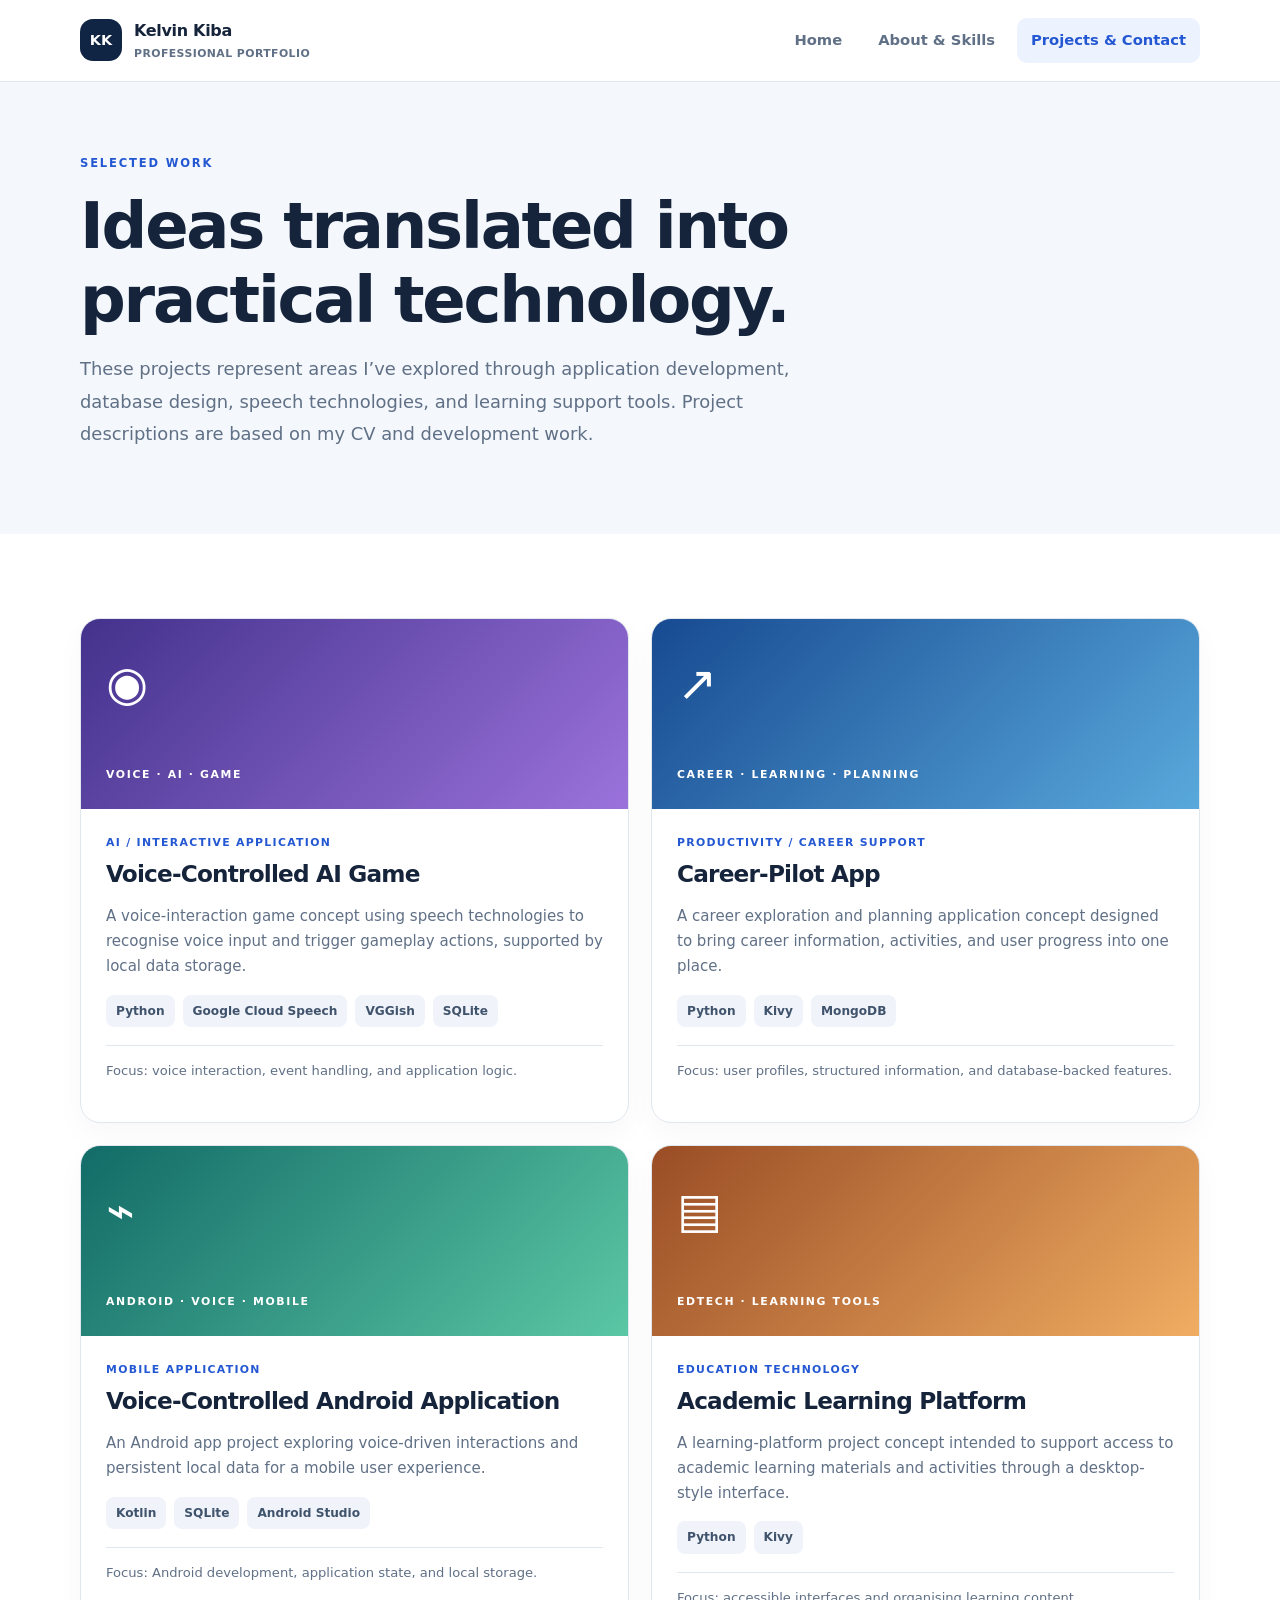
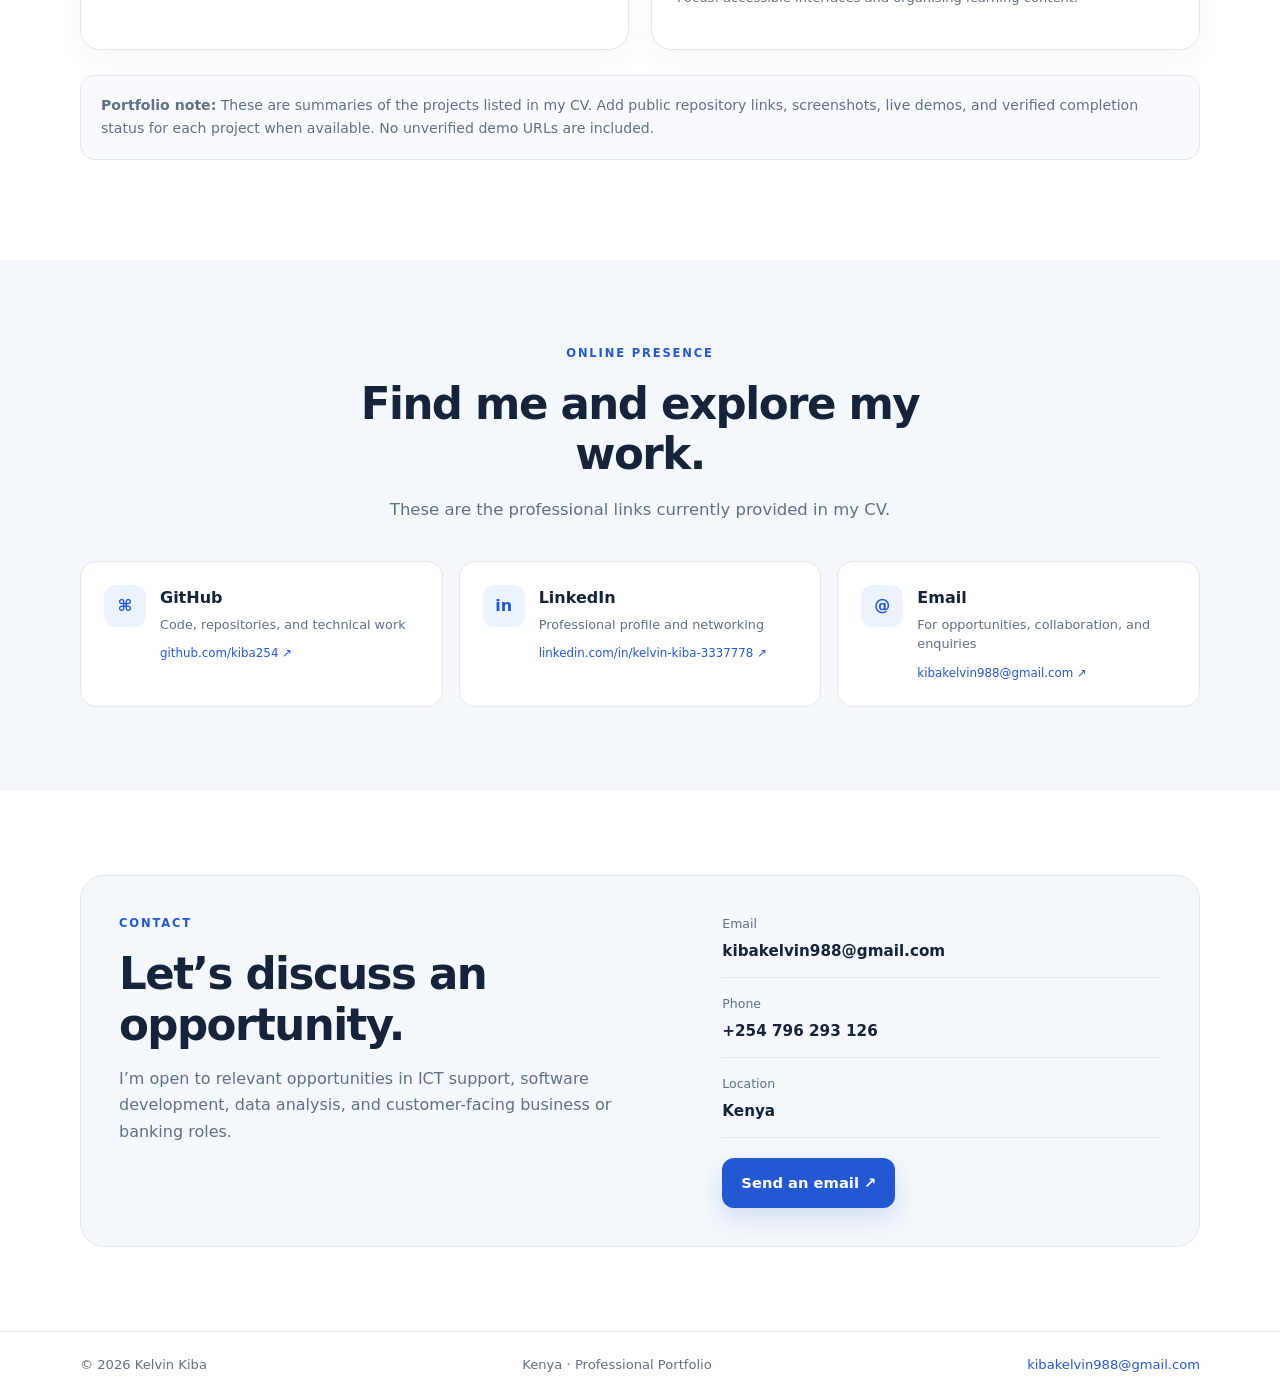
==== projects.html @ b505dfea "Add files via upload" ====
<!doctype html>
<html lang="en">
<head>
  <meta charset="utf-8">
  <meta name="viewport" content="width=device-width, initial-scale=1">
  <meta name="description" content="Selected software and data projects, professional links, and contact information for Kelvin Kiba.">
  <title>Projects & Contact | Kelvin Kiba</title>
  <link rel="stylesheet" href="styles.css">
  <script defer src="script.js"></script>
</head>
<body>
  <header class="site-header">
    <a class="brand" href="index.html"><span class="brand-mark">KK</span><span>Kelvin Kiba<small>Professional Portfolio</small></span></a>
    <button class="menu-toggle" aria-label="Toggle navigation" aria-expanded="false">☰</button>
    <nav class="nav" aria-label="Main navigation">
      <a href="index.html">Home</a><a href="about.html">About & Skills</a><a class="active" href="projects.html">Projects & Contact</a>
    </nav>
  </header>

  <main>
    <section class="page-hero">
      <div class="container">
        <p class="eyebrow">SELECTED WORK</p>
        <h1>Ideas translated into practical technology.</h1>
        <p class="lead">These projects represent areas I’ve explored through application development, database design, speech technologies, and learning support tools. Project descriptions are based on my CV and development work.</p>
      </div>
    </section>

    <section class="section container">
      <div class="project-grid">
        <article class="project-card">
          <div class="project-visual visual-purple"><span class="visual-icon">◉</span><span class="visual-caption">VOICE · AI · GAME</span></div>
          <div class="project-body"><p class="project-type">AI / INTERACTIVE APPLICATION</p><h2>Voice-Controlled AI Game</h2><p>A voice-interaction game concept using speech technologies to recognise voice input and trigger gameplay actions, supported by local data storage.</p><div class="tag-list"><span>Python</span><span>Google Cloud Speech</span><span>VGGish</span><span>SQLite</span></div><p class="project-note">Focus: voice interaction, event handling, and application logic.</p></div>
        </article>
        <article class="project-card">
          <div class="project-visual visual-blue"><span class="visual-icon">↗</span><span class="visual-caption">CAREER · LEARNING · PLANNING</span></div>
          <div class="project-body"><p class="project-type">PRODUCTIVITY / CAREER SUPPORT</p><h2>Career-Pilot App</h2><p>A career exploration and planning application concept designed to bring career information, activities, and user progress into one place.</p><div class="tag-list"><span>Python</span><span>Kivy</span><span>MongoDB</span></div><p class="project-note">Focus: user profiles, structured information, and database-backed features.</p></div>
        </article>
        <article class="project-card">
          <div class="project-visual visual-green"><span class="visual-icon">⌁</span><span class="visual-caption">ANDROID · VOICE · MOBILE</span></div>
          <div class="project-body"><p class="project-type">MOBILE APPLICATION</p><h2>Voice-Controlled Android Application</h2><p>An Android app project exploring voice-driven interactions and persistent local data for a mobile user experience.</p><div class="tag-list"><span>Kotlin</span><span>SQLite</span><span>Android Studio</span></div><p class="project-note">Focus: Android development, application state, and local storage.</p></div>
        </article>
        <article class="project-card">
          <div class="project-visual visual-orange"><span class="visual-icon">▤</span><span class="visual-caption">EDTECH · LEARNING TOOLS</span></div>
          <div class="project-body"><p class="project-type">EDUCATION TECHNOLOGY</p><h2>Academic Learning Platform</h2><p>A learning-platform project concept intended to support access to academic learning materials and activities through a desktop-style interface.</p><div class="tag-list"><span>Python</span><span>Kivy</span></div><p class="project-note">Focus: accessible interfaces and organising learning content.</p></div>
        </article>
      </div>
      <p class="notice"><strong>Portfolio note:</strong> These are summaries of the projects listed in my CV. Add public repository links, screenshots, live demos, and verified completion status for each project when available. No unverified demo URLs are included.</p>
    </section>

    <section class="section muted-section">
      <div class="container">
        <div class="section-heading">
          <p class="eyebrow">ONLINE PRESENCE</p>
          <h2>Find me and explore my work.</h2>
          <p>These are the professional links currently provided in my CV.</p>
        </div>
        <div class="link-grid">
          <a class="link-card" href="https://github.com/kiba254" target="_blank" rel="noopener noreferrer"><span class="link-icon">⌘</span><span><strong>GitHub</strong><small>Code, repositories, and technical work</small><em>github.com/kiba254 ↗</em></span></a>
          <a class="link-card" href="https://linkedin.com/in/kelvin-kiba-3337778" target="_blank" rel="noopener noreferrer"><span class="link-icon">in</span><span><strong>LinkedIn</strong><small>Professional profile and networking</small><em>linkedin.com/in/kelvin-kiba-3337778 ↗</em></span></a>
          <a class="link-card" href="mailto:kibakelvin988@gmail.com"><span class="link-icon">@</span><span><strong>Email</strong><small>For opportunities, collaboration, and enquiries</small><em>kibakelvin988@gmail.com ↗</em></span></a>
        </div>
      </div>
    </section>

    <section class="section container" id="contact">
      <div class="contact-panel">
        <div><p class="eyebrow">CONTACT</p><h2>Let’s discuss an opportunity.</h2><p>I’m open to relevant opportunities in ICT support, software development, data analysis, and customer-facing business or banking roles.</p></div>
        <div class="contact-details">
          <a href="mailto:kibakelvin988@gmail.com"><span>Email</span><strong>kibakelvin988@gmail.com</strong></a>
          <a href="tel:+254796293126"><span>Phone</span><strong>+254 796 293 126</strong></a>
          <div><span>Location</span><strong>Kenya</strong></div>
          <a class="button primary" href="mailto:kibakelvin988@gmail.com?subject=Professional%20Opportunity%20-%20Kelvin%20Kiba">Send an email ↗</a>
        </div>
      </div>
    </section>
  </main>

  <footer class="site-footer"><div class="container footer-inner"><span>© <span class="year"></span> Kelvin Kiba</span><span>Kenya · Professional Portfolio</span><a href="mailto:kibakelvin988@gmail.com">kibakelvin988@gmail.com</a></div></footer>
</body>
</html>
---- styles.css ----
:root{--ink:#15243b;--muted:#607086;--paper:#fff;--wash:#f4f7fb;--line:#e0e7ef;--blue:#2458d3;--navy:#102443;--teal:#4cc7b1;--radius:20px;--shadow:0 18px 45px rgba(17,37,68,.08)}*{box-sizing:border-box}html{scroll-behavior:smooth}body{margin:0;background:var(--paper);color:var(--ink);font-family:Inter,ui-sans-serif,system-ui,-apple-system,BlinkMacSystemFont,"Segoe UI",sans-serif;line-height:1.65}a{color:inherit;text-decoration:none}p{margin:0 0 1rem;color:var(--muted)}h1,h2,h3{line-height:1.16;letter-spacing:-.035em;margin:0 0 1rem;color:var(--ink)}h1{font-size:clamp(2.6rem,6vw,4.8rem);font-weight:780}h2{font-size:clamp(1.8rem,3.4vw,2.8rem)}h3{font-size:1.15rem}.container{width:min(1120px,calc(100% - 44px));margin-inline:auto}.site-header{height:82px;padding:0 max(22px,calc((100vw - 1120px)/2));display:flex;align-items:center;justify-content:space-between;border-bottom:1px solid var(--line);background:rgba(255,255,255,.94);position:sticky;top:0;z-index:20;backdrop-filter:blur(14px)}.brand{display:flex;align-items:center;gap:12px;font-weight:800;letter-spacing:-.02em}.brand-mark{width:42px;height:42px;border-radius:13px;display:grid;place-items:center;background:var(--navy);color:#fff;font-size:.9rem;letter-spacing:0}.brand small{display:block;font-size:.68rem;font-weight:600;color:var(--muted);letter-spacing:.04em;text-transform:uppercase}.nav{display:flex;gap:8px;align-items:center}.nav a{padding:10px 14px;border-radius:10px;color:var(--muted);font-size:.92rem;font-weight:650}.nav a:hover,.nav a.active{color:var(--blue);background:#edf2ff}.menu-toggle{display:none;background:none;border:0;font-size:1.5rem;color:var(--ink)}.hero{padding-block:78px 88px;display:grid;grid-template-columns:1.2fr .8fr;align-items:center;gap:70px}.eyebrow{color:var(--blue);font-size:.72rem;font-weight:850;letter-spacing:.16em;text-transform:uppercase;margin-bottom:16px}.hero h1 span{color:var(--blue)}.lead{font-size:1.12rem;max-width:680px;line-height:1.8}.hero-actions{display:flex;gap:12px;flex-wrap:wrap;margin:28px 0 24px}.button{display:inline-flex;align-items:center;justify-content:center;gap:12px;padding:13px 19px;border-radius:12px;font-weight:750;font-size:.92rem;transition:transform .2s,box-shadow .2s}.button:hover{transform:translateY(-2px)}.primary{background:var(--blue);color:#fff;box-shadow:0 10px 22px #2458d329}.secondary{border:1px solid var(--line);background:#fff}.light{background:#fff;color:var(--navy)}.quick-links{display:flex;gap:22px;flex-wrap:wrap}.quick-links a,.text-link{color:var(--blue);font-size:.9rem;font-weight:750}.hero-card{padding:32px;background:var(--navy);border-radius:26px;color:#fff;box-shadow:var(--shadow);position:relative;overflow:hidden}.hero-card:after{content:"";position:absolute;width:240px;height:240px;border-radius:50%;background:#2458d344;right:-100px;top:-100px}.portrait-placeholder{width:74px;height:74px;border-radius:23px;display:grid;place-items:center;background:linear-gradient(135deg,#4cc7b1,#7ca8ff);color:var(--navy);font-size:1.5rem;font-weight:900;margin-bottom:25px;position:relative;z-index:1}.card-label{color:#a9c1f4;font-size:.68rem;letter-spacing:.14em;font-weight:800}.hero-card h2{color:#fff;font-size:1.7rem;position:relative;z-index:1}.focus-list{list-style:none;margin:24px 0 0;padding:0}.focus-list li{padding:13px 0;border-top:1px solid #ffffff25;color:#e8eef9;font-size:.9rem}.focus-list li span{display:inline-block;color:#75dcca;font-weight:800;margin-right:14px}.section{padding-block:84px}.muted-section{background:var(--wash)}.section-heading{max-width:700px;margin:0 auto 38px;text-align:center}.section-heading p:not(.eyebrow){font-size:1.03rem}.section-heading.left{text-align:left;margin-inline:0}.feature-grid{display:grid;grid-template-columns:repeat(3,1fr);gap:18px}.feature-card,.skill-card{background:#fff;border:1px solid var(--line);border-radius:var(--radius);padding:26px;box-shadow:0 6px 22px #142c4d05}.icon-box{width:44px;height:44px;border-radius:13px;display:grid;place-items:center;background:#edf2ff;color:var(--blue);font-size:1.4rem;margin-bottom:20px}.feature-card p,.skill-card p{margin-bottom:0;font-size:.94rem}.split{display:grid;grid-template-columns:1fr 1fr;gap:70px;align-items:start}.split p{font-size:1.02rem}.text-link{display:inline-flex;gap:10px;margin-top:8px}.cta-section{background:var(--navy);padding:58px 0}.cta-inner{display:flex;align-items:center;justify-content:space-between;gap:30px}.cta-inner h2{color:#fff;max-width:700px}.cta-inner p:not(.eyebrow){color:#c5d1e3;max-width:700px;margin-bottom:0}.cta-inner .eyebrow{color:#75dcca}.site-footer{border-top:1px solid var(--line);padding:22px 0}.footer-inner{display:flex;align-items:center;justify-content:space-between;gap:15px;flex-wrap:wrap;color:var(--muted);font-size:.82rem}.footer-inner a{color:var(--blue)}.page-hero{background:var(--wash);padding:72px 0 68px}.page-hero h1{max-width:900px;font-size:clamp(2.4rem,5vw,4rem)}.page-hero .lead{max-width:760px}.content-grid{display:grid;grid-template-columns:1.35fr .8fr;gap:50px}.main-column>p{font-size:1.02rem}.timeline{margin-top:36px;border-left:2px solid #d8e2f2;padding-left:25px}.timeline-item{position:relative;margin-bottom:36px}.timeline-item:before{content:"";position:absolute;left:-33px;top:4px;width:14px;height:14px;border:3px solid #fff;border-radius:50%;background:var(--blue);box-shadow:0 0 0 2px #b8c9ef}.timeline-date{font-size:.78rem;color:var(--blue);font-weight:800;letter-spacing:.06em;text-transform:uppercase}.timeline-item h3{margin-top:8px}.timeline-item ul{padding-left:20px;color:var(--muted)}.timeline-item li{margin:7px 0}.subtle{color:var(--muted);font-size:.9rem}.panel{border:1px solid var(--line);border-radius:var(--radius);padding:25px;margin-bottom:18px;background:#fff}.panel h3{font-size:1rem;margin-bottom:7px}.panel p{font-size:.9rem;margin-bottom:8px}.small-divider{height:1px;background:var(--line);margin:18px 0}.tag-list{display:flex;flex-wrap:wrap;gap:8px}.tag-list span{font-size:.76rem;font-weight:650;padding:6px 10px;border-radius:8px;background:#f0f4fa;color:#40536c}.skill-grid{display:grid;grid-template-columns:repeat(3,1fr);gap:16px}.skill-card h3{margin-bottom:12px}.cert-list{max-width:760px}.cert-list>div{display:flex;gap:17px;padding:18px 0;border-bottom:1px solid var(--line)}.cert-dot{width:12px;height:12px;flex:0 0 12px;border-radius:50%;background:var(--teal);margin-top:6px;box-shadow:0 0 0 5px #e5f8f4}.cert-list h3{margin:0 0 5px}.cert-list p{margin:0;font-size:.9rem}.project-grid{display:grid;grid-template-columns:repeat(2,1fr);gap:22px}.project-card{border:1px solid var(--line);border-radius:var(--radius);overflow:hidden;background:#fff;box-shadow:0 12px 30px #142c4d08}.project-visual{height:190px;display:flex;flex-direction:column;justify-content:space-between;padding:25px;color:#fff}.visual-purple{background:linear-gradient(135deg,#43328c,#9b72db)}.visual-blue{background:linear-gradient(135deg,#174a91,#59a9dc)}.visual-green{background:linear-gradient(135deg,#126b67,#5bc7a4)}.visual-orange{background:linear-gradient(135deg,#9a4d25,#f0ad62)}.visual-icon{font-size:3rem;font-weight:300}.visual-caption{font-size:.68rem;font-weight:850;letter-spacing:.15em}.project-body{padding:25px}.project-type{font-size:.68rem;letter-spacing:.12em;color:var(--blue);font-weight:850;margin-bottom:9px}.project-body h2{font-size:1.45rem}.project-body>p:not(.project-type){font-size:.94rem}.project-note{border-top:1px solid var(--line);padding-top:14px;margin-top:18px;font-size:.82rem!important}.notice{margin-top:25px;padding:18px 20px;border:1px solid #e3e9f3;border-radius:14px;background:#f8faff;font-size:.88rem}.link-grid{display:grid;grid-template-columns:repeat(3,1fr);gap:16px}.link-card{display:flex;gap:14px;align-items:flex-start;padding:23px;border:1px solid var(--line);border-radius:16px;background:#fff;transition:transform .2s,border-color .2s}.link-card:hover{transform:translateY(-3px);border-color:#b9c9f3}.link-icon{width:42px;height:42px;flex:0 0 42px;border-radius:12px;display:grid;place-items:center;background:#edf2ff;color:var(--blue);font-weight:850}.link-card strong,.link-card small,.link-card em{display:block}.link-card strong{margin-bottom:4px}.link-card small{color:var(--muted);font-size:.8rem;line-height:1.5;margin-bottom:10px}.link-card em{font-style:normal;color:var(--blue);font-size:.74rem;overflow-wrap:anywhere}.contact-panel{display:grid;grid-template-columns:1fr .8fr;gap:55px;padding:38px;background:var(--wash);border:1px solid var(--line);border-radius:24px}.contact-panel h2{max-width:500px}.contact-details{display:grid;gap:16px}.contact-details> a:not(.button),.contact-details>div{padding-bottom:13px;border-bottom:1px solid var(--line)}.contact-details span{display:block;color:var(--muted);font-size:.78rem;margin-bottom:3px}.contact-details strong{font-size:.95rem;overflow-wrap:anywhere}.contact-details .button{justify-self:start;margin-top:4px}
@media(max-width:850px){.hero{grid-template-columns:1fr;gap:35px;padding-block:55px}.hero-card{max-width:600px}.feature-grid,.skill-grid{grid-template-columns:repeat(2,1fr)}.content-grid{grid-template-columns:1fr;gap:25px}.side-column{display:grid;grid-template-columns:1fr 1fr;gap:15px}.panel{margin:0}.split{gap:30px}.link-grid{grid-template-columns:1fr}.contact-panel{gap:25px}.project-visual{height:160px}}
@media(max-width:620px){.site-header{height:72px}.menu-toggle{display:block}.nav{display:none;position:absolute;left:0;right:0;top:71px;background:#fff;padding:12px 22px 18px;border-bottom:1px solid var(--line);flex-direction:column;align-items:stretch}.nav.open{display:flex}.nav a{padding:12px}.container{width:min(100% - 32px,1120px)}.hero{padding-block:45px 55px}.hero h1{font-size:2.65rem}.hero-card{padding:25px}.section{padding-block:58px}.feature-grid,.skill-grid,.project-grid,.split,.contact-panel{grid-template-columns:1fr}.side-column{grid-template-columns:1fr}.cta-inner{align-items:flex-start;flex-direction:column}.page-hero{padding:50px 0}.page-hero h1{font-size:2.5rem}.project-visual{height:145px}.contact-panel{padding:25px}.footer-inner{flex-direction:column;align-items:flex-start;gap:7px}}
@media(prefers-reduced-motion:reduce){html{scroll-behavior:auto}*,*:before,*:after{transition:none!important}}
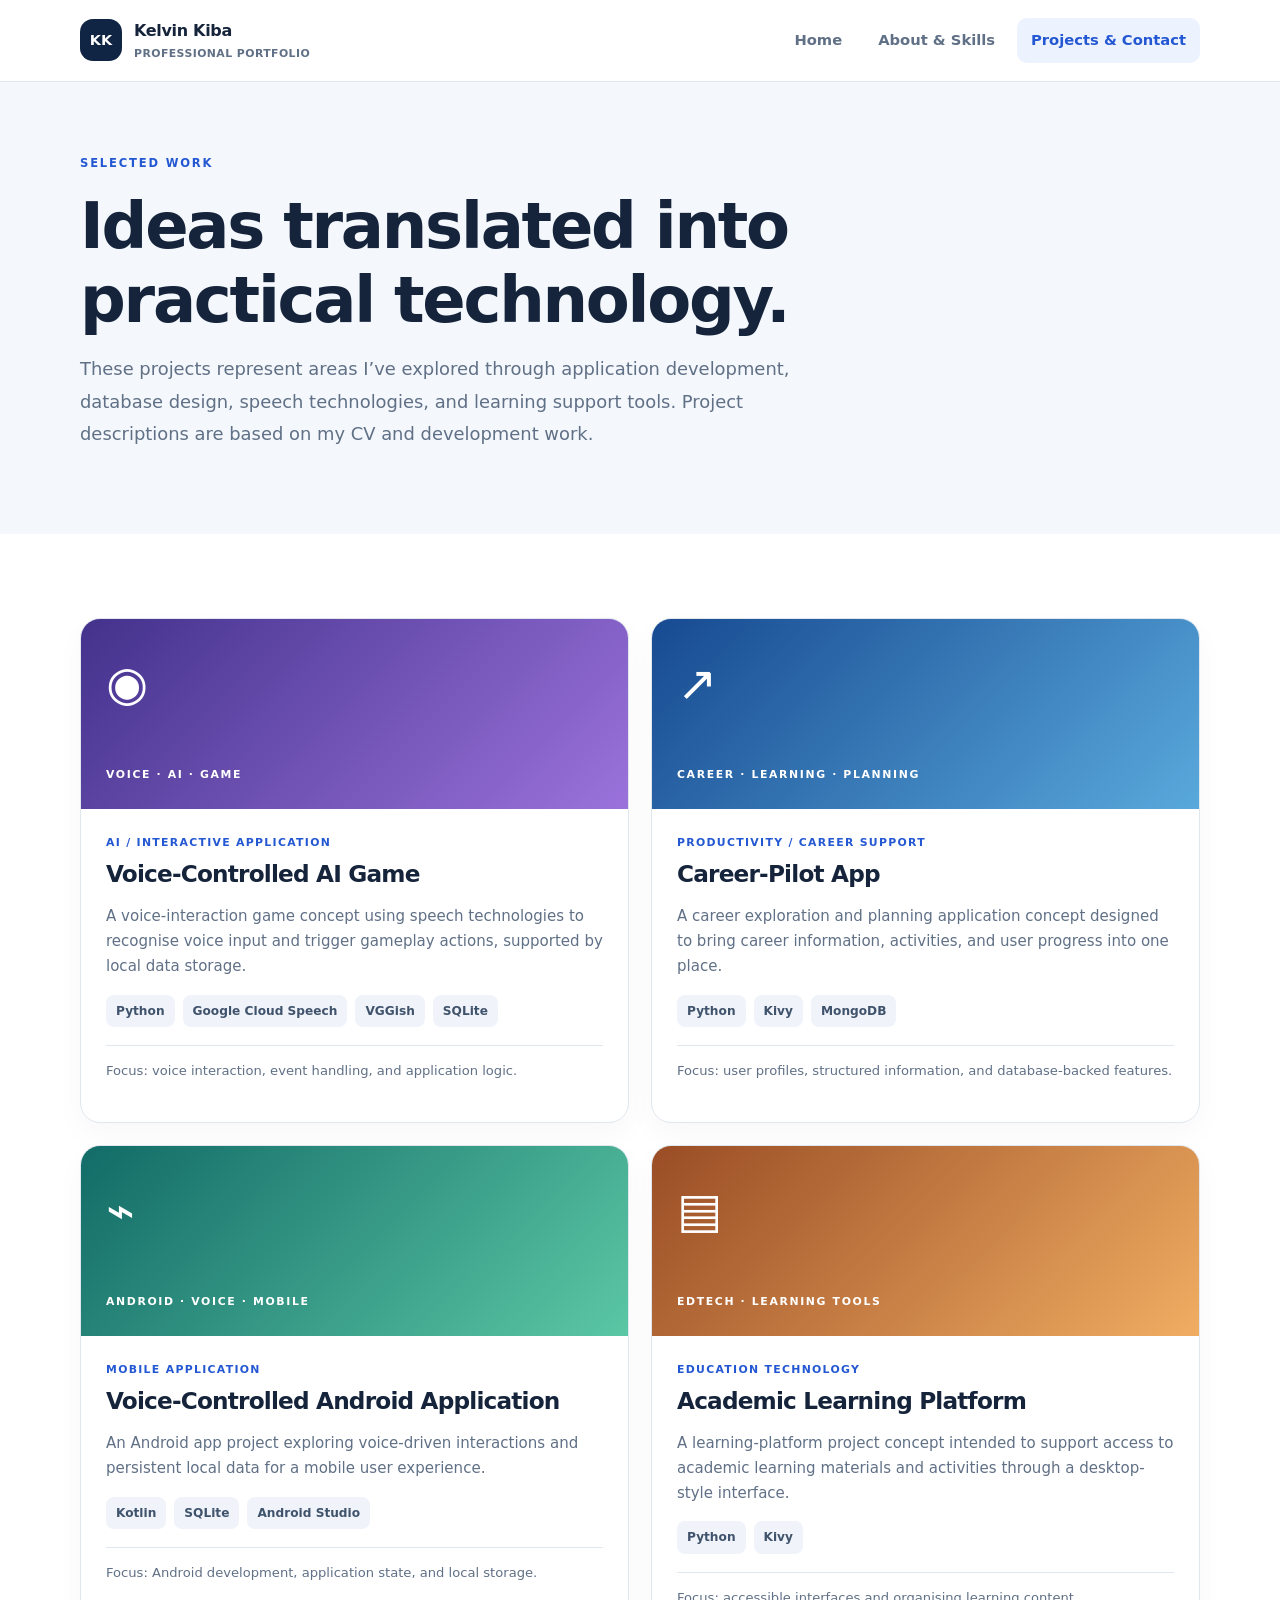
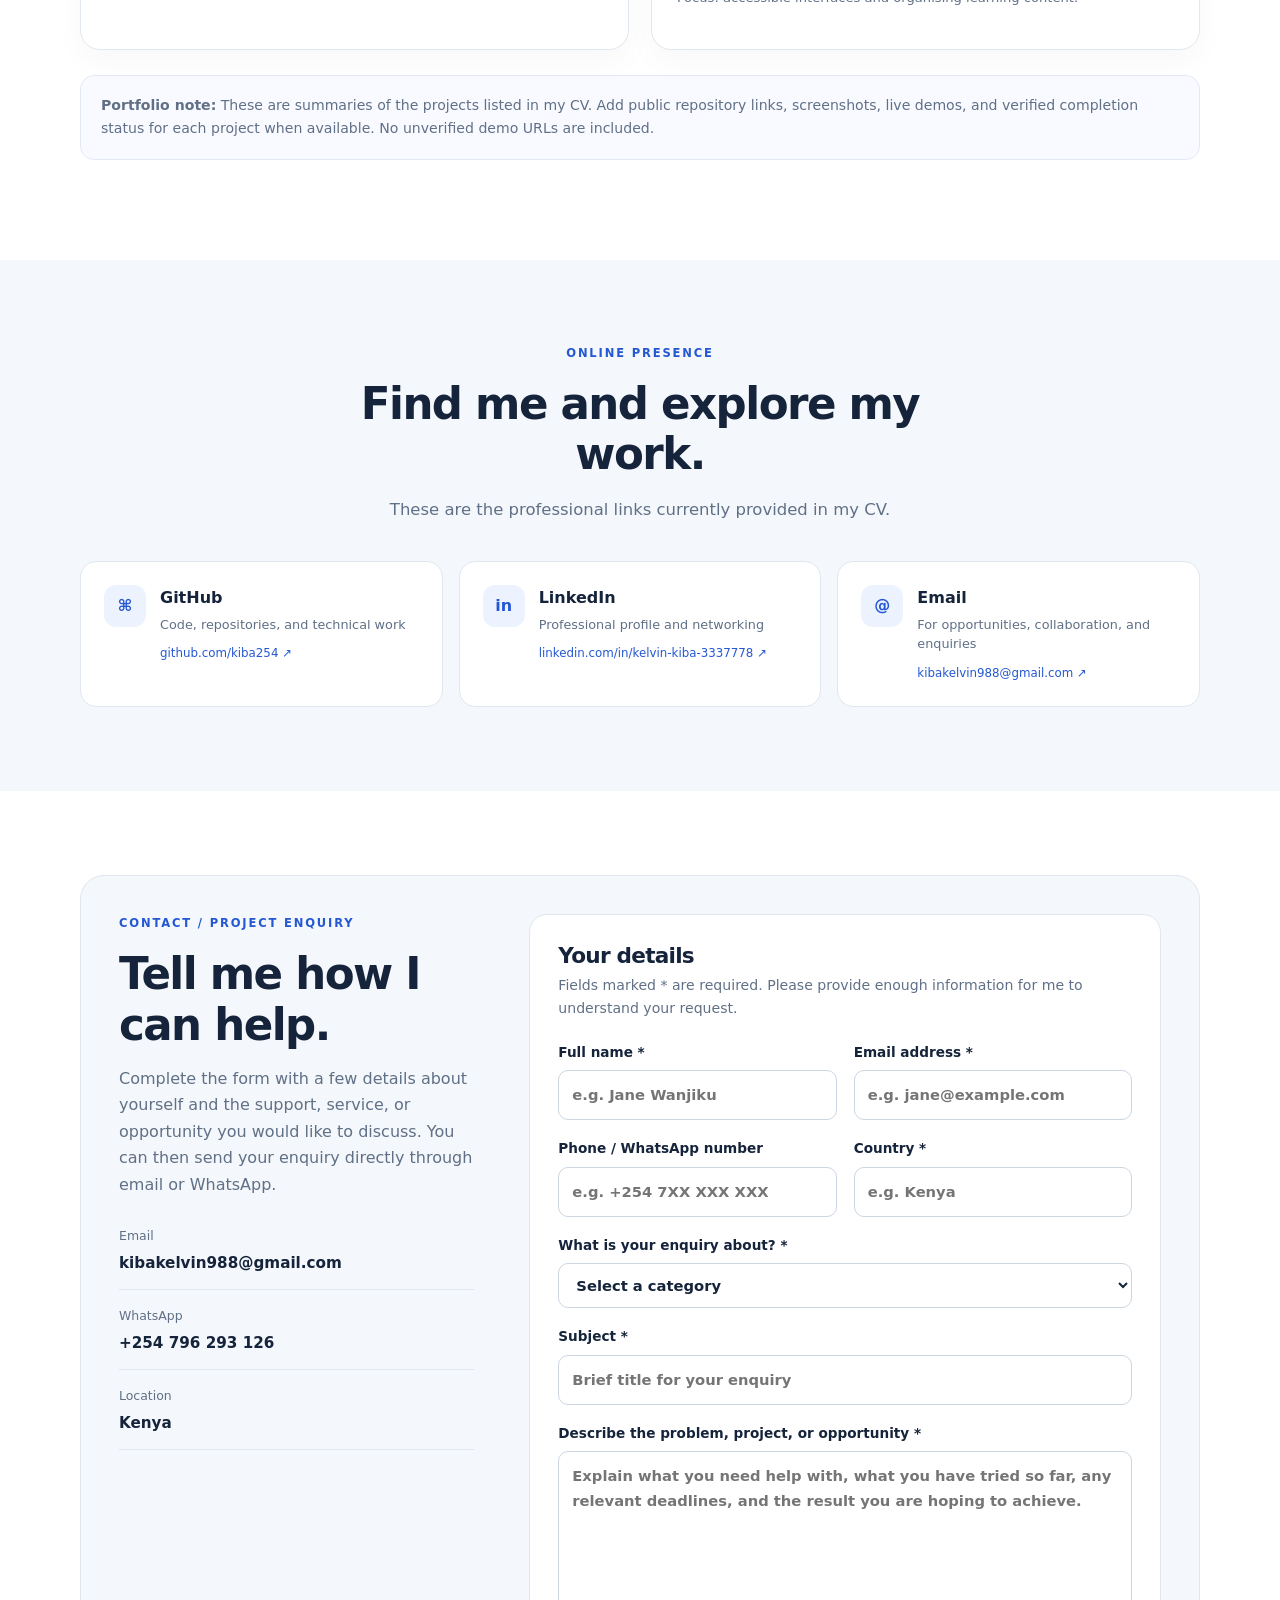
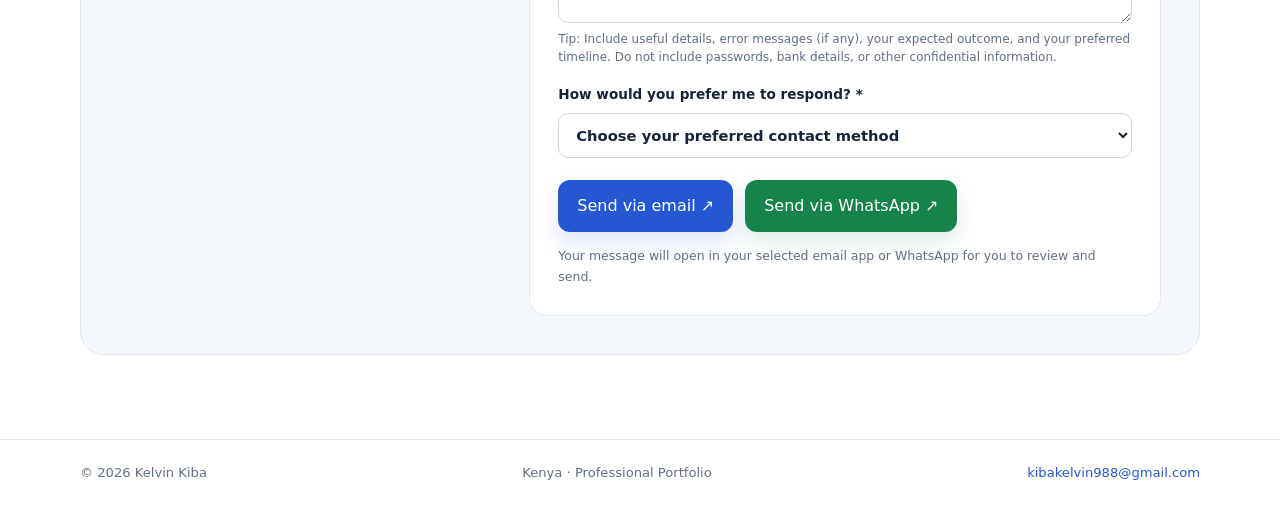
==== commit c90457e6: "Add files via upload" ====
--- a/projects.html
+++ b/projects.html
@@ -64,14 +64,59 @@
     </section>
 
     <section class="section container" id="contact">
-      <div class="contact-panel">
-        <div><p class="eyebrow">CONTACT</p><h2>Let’s discuss an opportunity.</h2><p>I’m open to relevant opportunities in ICT support, software development, data analysis, and customer-facing business or banking roles.</p></div>
-        <div class="contact-details">
-          <a href="mailto:kibakelvin988@gmail.com"><span>Email</span><strong>kibakelvin988@gmail.com</strong></a>
-          <a href="tel:+254796293126"><span>Phone</span><strong>+254 796 293 126</strong></a>
-          <div><span>Location</span><strong>Kenya</strong></div>
-          <a class="button primary" href="mailto:kibakelvin988@gmail.com?subject=Professional%20Opportunity%20-%20Kelvin%20Kiba">Send an email ↗</a>
+      <div class="contact-panel contact-form-panel">
+        <div class="contact-intro">
+          <p class="eyebrow">CONTACT / PROJECT ENQUIRY</p>
+          <h2>Tell me how I can help.</h2>
+          <p>Complete the form with a few details about yourself and the support, service, or opportunity you would like to discuss. You can then send your enquiry directly through email or WhatsApp.</p>
+          <div class="contact-details">
+            <a href="mailto:kibakelvin988@gmail.com"><span>Email</span><strong>kibakelvin988@gmail.com</strong></a>
+            <a href="https://wa.me/254796293126" target="_blank" rel="noopener noreferrer"><span>WhatsApp</span><strong>+254 796 293 126</strong></a>
+            <div><span>Location</span><strong>Kenya</strong></div>
+          </div>
         </div>
+        <form class="enquiry-form" id="enquiryForm">
+          <div class="form-heading">
+            <h3>Your details</h3>
+            <p>Fields marked * are required. Please provide enough information for me to understand your request.</p>
+          </div>
+          <div class="form-grid">
+            <label>Full name *<input name="name" type="text" autocomplete="name" placeholder="e.g. Jane Wanjiku" required minlength="2"></label>
+            <label>Email address *<input name="email" type="email" autocomplete="email" placeholder="e.g. jane@example.com" required></label>
+            <label>Phone / WhatsApp number<input name="phone" type="tel" autocomplete="tel" placeholder="e.g. +254 7XX XXX XXX"></label>
+            <label>Country *<input name="country" type="text" autocomplete="country-name" placeholder="e.g. Kenya" required></label>
+            <label class="full-field">What is your enquiry about? *
+              <select name="service" required>
+                <option value="">Select a category</option>
+                <option>ICT support / troubleshooting</option>
+                <option>Software or app development</option>
+                <option>Website development</option>
+                <option>Data analysis / visualisation</option>
+                <option>Business or employment opportunity</option>
+                <option>Collaboration / partnership</option>
+                <option>Other</option>
+              </select>
+            </label>
+            <label class="full-field">Subject *<input name="subject" type="text" placeholder="Brief title for your enquiry" required></label>
+            <label class="full-field">Describe the problem, project, or opportunity *
+              <textarea name="message" rows="6" placeholder="Explain what you need help with, what you have tried so far, any relevant deadlines, and the result you are hoping to achieve." required minlength="15"></textarea>
+              <small>Tip: Include useful details, error messages (if any), your expected outcome, and your preferred timeline. Do not include passwords, bank details, or other confidential information.</small>
+            </label>
+            <label class="full-field">How would you prefer me to respond? *
+              <select name="reply" required>
+                <option value="">Choose your preferred contact method</option>
+                <option>Email</option>
+                <option>WhatsApp</option>
+                <option>Either email or WhatsApp</option>
+              </select>
+            </label>
+          </div>
+          <div class="form-actions">
+            <button class="button primary" type="submit" data-send="email">Send via email ↗</button>
+            <button class="button whatsapp-button" type="button" id="sendWhatsApp">Send via WhatsApp ↗</button>
+          </div>
+          <p class="form-note" id="formNote" role="status" aria-live="polite">Your message will open in your selected email app or WhatsApp for you to review and send.</p>
+        </form>
       </div>
     </section>
   </main>
--- a/styles.css
+++ b/styles.css
@@ -2,3 +2,40 @@
 @media(max-width:850px){.hero{grid-template-columns:1fr;gap:35px;padding-block:55px}.hero-card{max-width:600px}.feature-grid,.skill-grid{grid-template-columns:repeat(2,1fr)}.content-grid{grid-template-columns:1fr;gap:25px}.side-column{display:grid;grid-template-columns:1fr 1fr;gap:15px}.panel{margin:0}.split{gap:30px}.link-grid{grid-template-columns:1fr}.contact-panel{gap:25px}.project-visual{height:160px}}
 @media(max-width:620px){.site-header{height:72px}.menu-toggle{display:block}.nav{display:none;position:absolute;left:0;right:0;top:71px;background:#fff;padding:12px 22px 18px;border-bottom:1px solid var(--line);flex-direction:column;align-items:stretch}.nav.open{display:flex}.nav a{padding:12px}.container{width:min(100% - 32px,1120px)}.hero{padding-block:45px 55px}.hero h1{font-size:2.65rem}.hero-card{padding:25px}.section{padding-block:58px}.feature-grid,.skill-grid,.project-grid,.split,.contact-panel{grid-template-columns:1fr}.side-column{grid-template-columns:1fr}.cta-inner{align-items:flex-start;flex-direction:column}.page-hero{padding:50px 0}.page-hero h1{font-size:2.5rem}.project-visual{height:145px}.contact-panel{padding:25px}.footer-inner{flex-direction:column;align-items:flex-start;gap:7px}}
 @media(prefers-reduced-motion:reduce){html{scroll-behavior:auto}*,*:before,*:after{transition:none!important}}
+
+
+/* Homepage photographic hero */
+.home-hero{
+  width:100%;max-width:none;margin:0;padding:78px max(22px,calc((100vw - 1120px)/2));
+  min-height:690px;position:relative;isolation:isolate;
+  background-image:linear-gradient(90deg,rgba(8,20,39,.94) 0%,rgba(8,20,39,.82) 48%,rgba(8,20,39,.38) 100%),url("kelvin-kiba.jpg");
+  background-size:cover;background-position:center 34%;background-repeat:no-repeat;
+}
+.home-hero:before{content:"";position:absolute;inset:0;background:linear-gradient(0deg,rgba(7,17,33,.25),transparent 45%);z-index:-1}
+.hero-layout{display:grid;grid-template-columns:1.2fr .8fr;align-items:center;gap:70px}
+.home-hero h1,.home-hero h2{color:#fff}
+.home-hero .hero-copy p:not(.eyebrow),.home-hero .lead{color:#e4eaf4}
+.home-hero .eyebrow{color:#8de3d4}
+.home-hero h1 span{color:#8de3d4}
+.home-hero .quick-links a{color:#b9d0ff}
+.home-hero .secondary{background:rgba(255,255,255,.12);border-color:rgba(255,255,255,.35);color:#fff;backdrop-filter:blur(8px)}
+.home-hero .hero-card{background:rgba(8,25,49,.78);border:1px solid rgba(255,255,255,.2);backdrop-filter:blur(12px)}
+.hero-portrait{width:92px;height:92px;object-fit:cover;object-position:center 25%;border-radius:22px;border:3px solid rgba(255,255,255,.75);margin-bottom:22px;position:relative;z-index:1}
+.contact-form-panel{grid-template-columns:.72fr 1.28fr;align-items:start}
+.contact-intro .contact-details{margin-top:28px}
+.enquiry-form{background:#fff;border:1px solid var(--line);border-radius:18px;padding:28px;min-width:0}
+.form-heading h3{font-size:1.35rem;margin-bottom:6px}
+.form-heading p{font-size:.88rem}
+.form-grid{display:grid;grid-template-columns:1fr 1fr;gap:17px;margin-top:20px}
+.form-grid label{display:flex;flex-direction:column;gap:7px;color:var(--ink);font-size:.85rem;font-weight:700}
+.form-grid input,.form-grid select,.form-grid textarea{width:100%;border:1px solid #ccd6e3;border-radius:10px;padding:12px 13px;font:inherit;font-size:.92rem;color:var(--ink);background:#fff;outline:none}
+.form-grid input:focus,.form-grid select:focus,.form-grid textarea:focus{border-color:var(--blue);box-shadow:0 0 0 3px #2458d31c}
+.form-grid textarea{resize:vertical;min-height:130px}
+.form-grid small{font-size:.75rem;font-weight:450;line-height:1.5;color:var(--muted)}
+.full-field{grid-column:1/-1}
+.form-actions{display:flex;gap:12px;flex-wrap:wrap;margin-top:22px}
+.form-actions button{border:0;cursor:pointer;font:inherit}
+.whatsapp-button{background:#16834b;color:#fff;box-shadow:0 10px 22px #16834b24}
+.form-note{margin:14px 0 0;font-size:.78rem}
+@media(max-width:850px){.home-hero{padding:58px 22px;min-height:0}.hero-layout{grid-template-columns:1fr;gap:35px}.contact-form-panel{grid-template-columns:1fr}}
+@media(max-width:620px){.home-hero{padding:48px 16px;background-position:62% center}.home-hero h1{font-size:2.5rem}.form-grid{grid-template-columns:1fr}.full-field{grid-column:auto}.enquiry-form{padding:20px}.form-actions{flex-direction:column}.form-actions .button{width:100%}}
